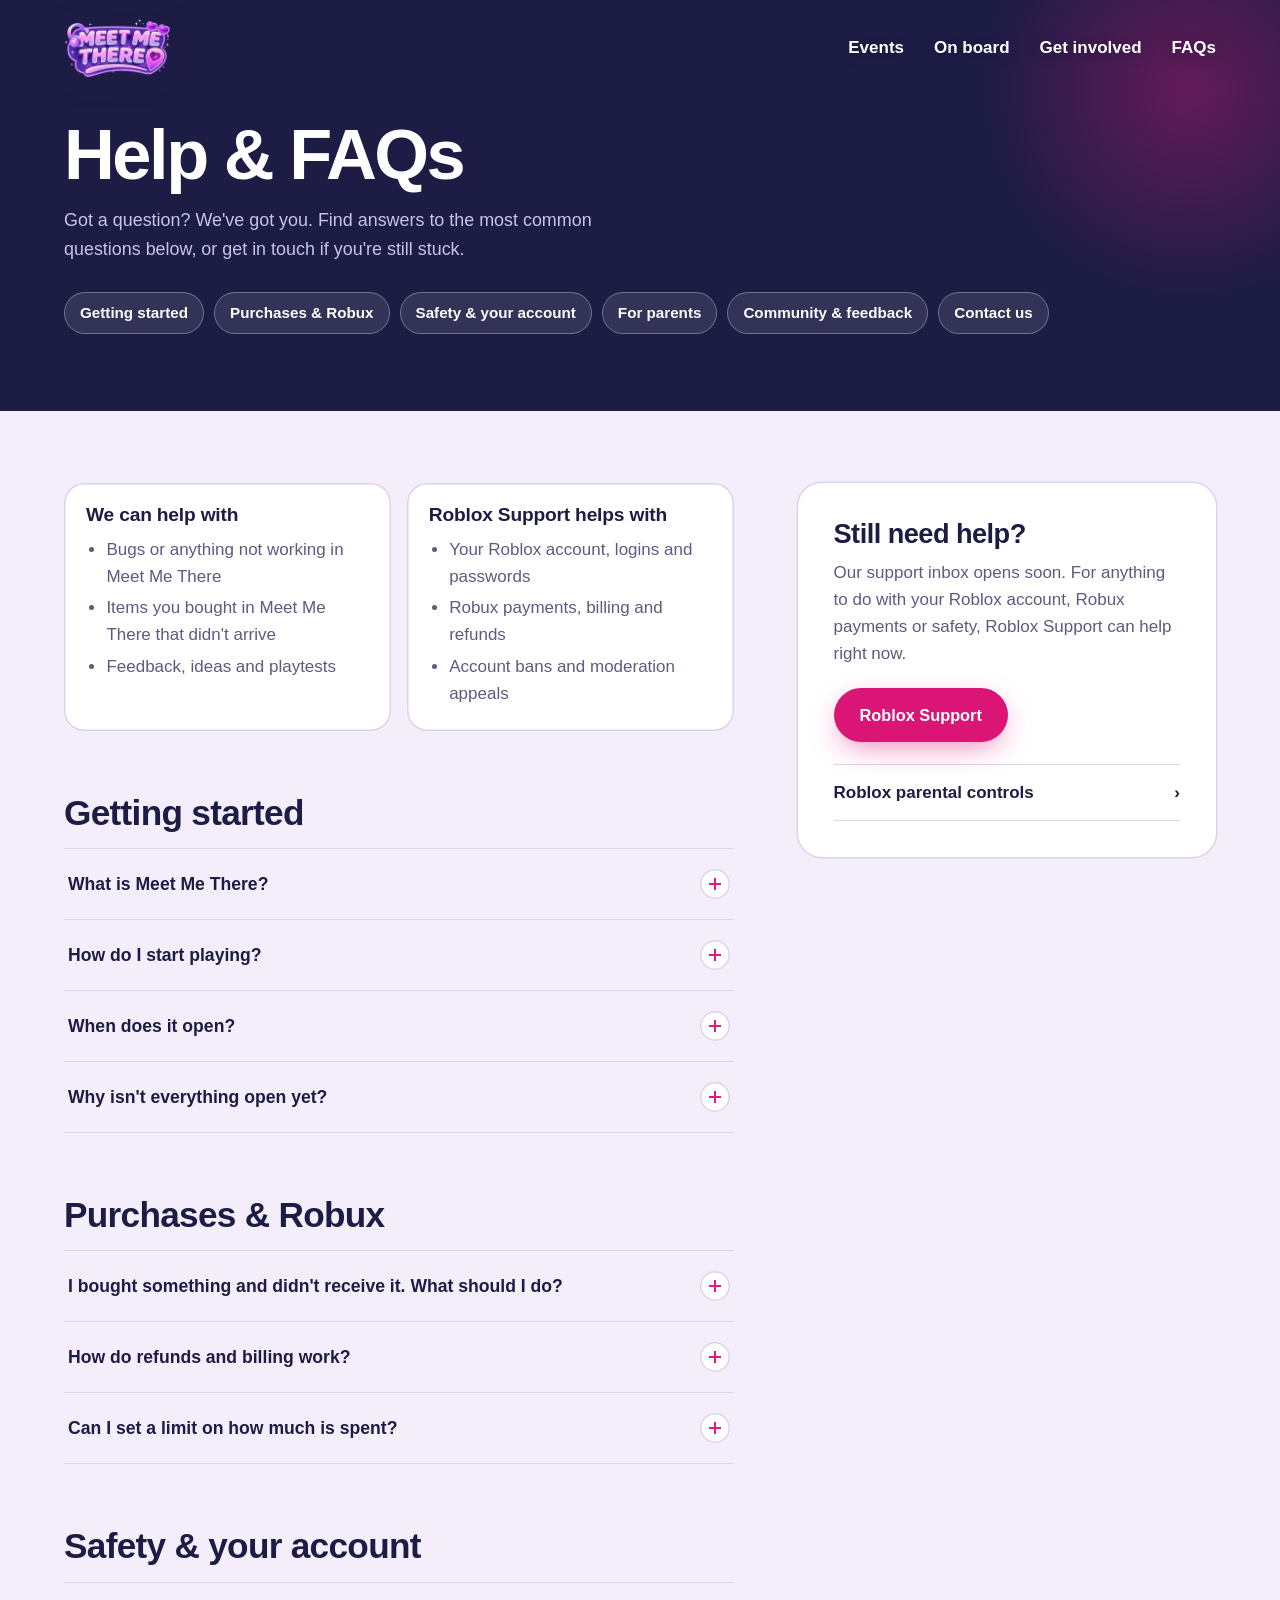
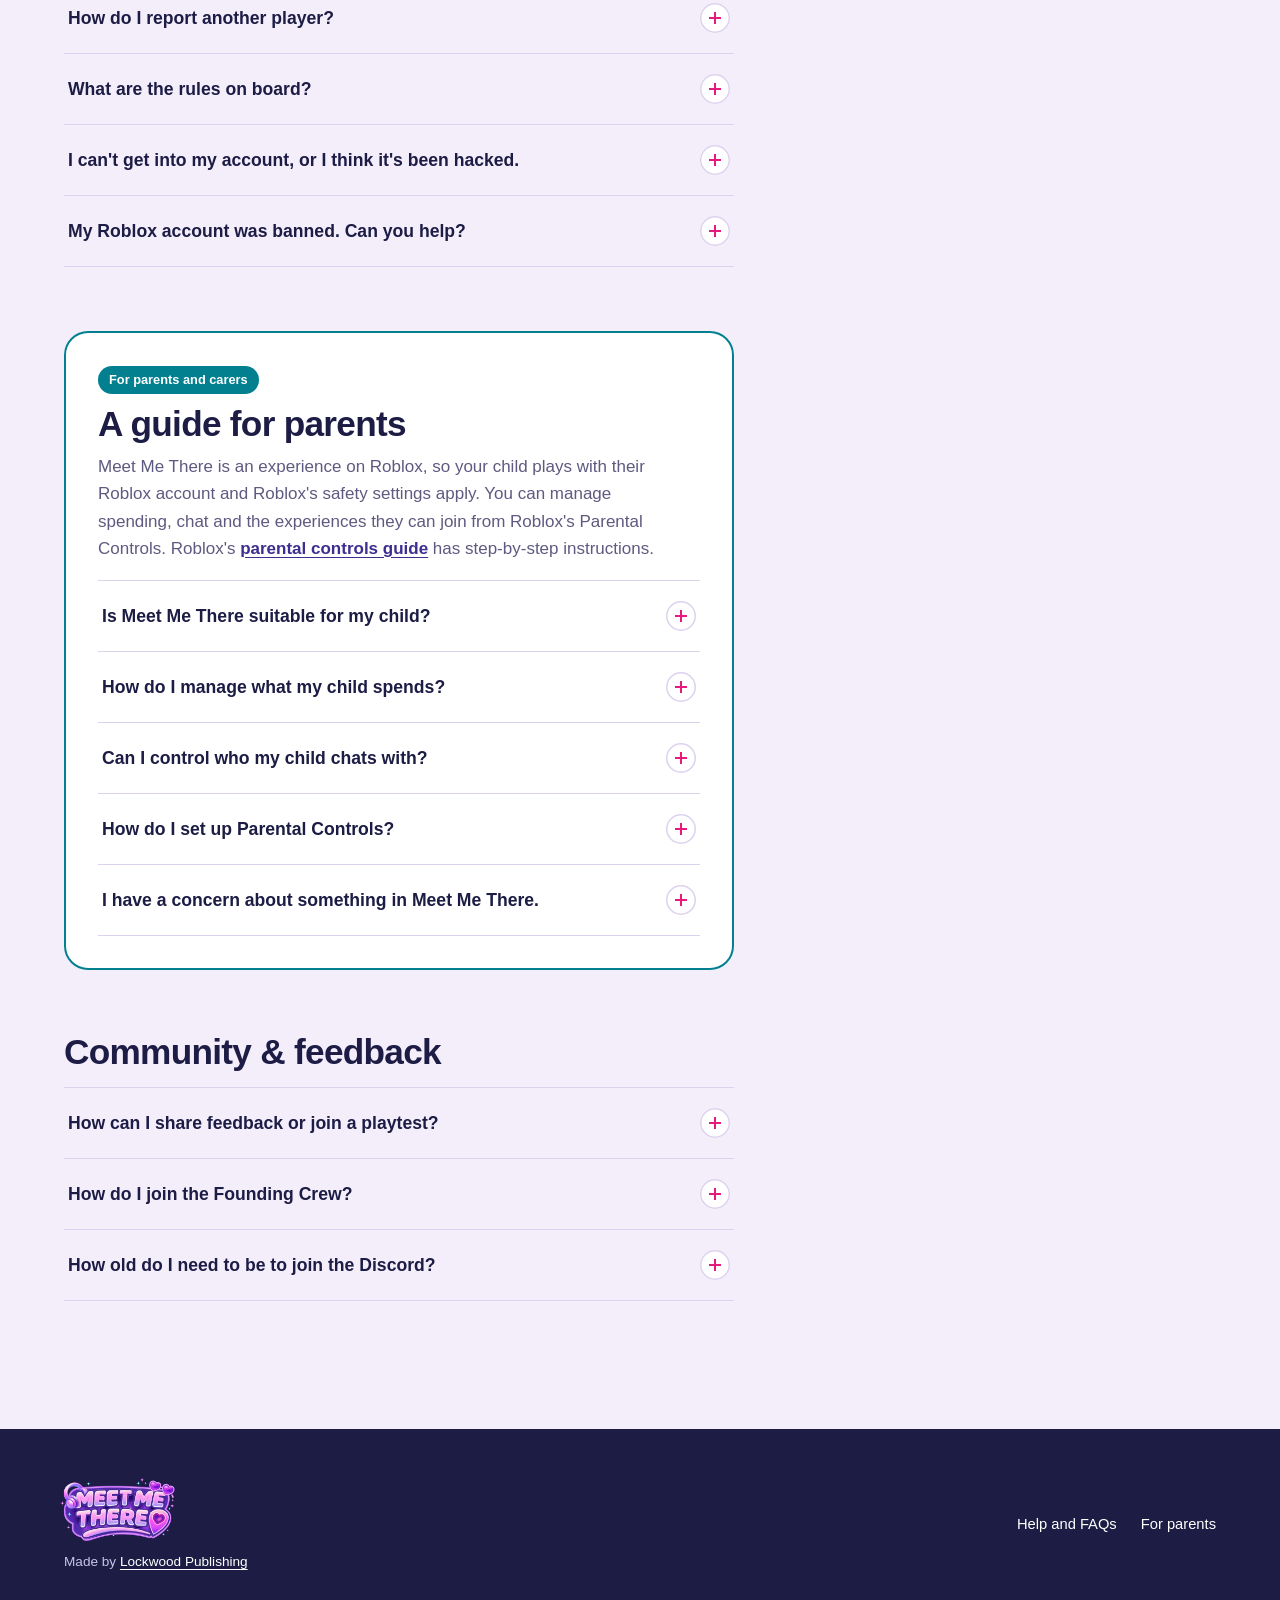
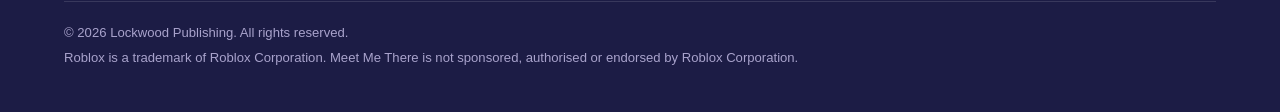
==== faq/index.html @ fb664dff "Add the reveal trailer and the Meet Me There logo Trailer: Vanessa's 22s RevealTrailer V2 replaces t" ====
<!DOCTYPE html>
<html lang="en">
<head>
<meta charset="utf-8">
<meta name="viewport" content="width=device-width, initial-scale=1, viewport-fit=cover">
<title>Help &amp; FAQs | Meet Me There</title>
<meta name="description" content="Answers to common questions about Meet Me There on Roblox: getting started, purchases and Robux, safety and reporting, and a guide for parents.">
<meta name="theme-color" content="#1C1C45">
<!-- Temporary host: keep search engines off this copy. EDIT: remove this line on the final domain. -->
<meta name="robots" content="noindex">
<!-- EDIT: og:url and og:image must be full URLs on whichever domain serves the site -->
<meta property="og:title" content="Help &amp; FAQs | Meet Me There">
<meta property="og:url" content="https://lkwd.github.io/meet-me-there/faq/">
<meta property="og:description" content="Answers to common questions about Meet Me There on Roblox.">
<meta property="og:type" content="website">
<meta property="og:image" content="https://lkwd.github.io/meet-me-there/assets/img/hero.jpg">
<meta name="twitter:card" content="summary_large_image">
<link rel="icon" href="data:image/svg+xml,<svg xmlns='http://www.w3.org/2000/svg' viewBox='0 0 64 64'><circle cx='32' cy='32' r='30' fill='%23E8197D'/><path d='M32 46s-14-8.4-14-18a8 8 0 0 1 14-5.3A8 8 0 0 1 46 28c0 9.6-14 18-14 18z' fill='%23fff'/></svg>">
<link rel="stylesheet" href="../assets/css/styles.css">
</head>
<body id="top">
<a class="skip" href="#main">Skip to content</a>

<header class="subhead">
  <nav class="nav" aria-label="Main">
    <a class="home" href="../"><img src="../assets/img/logo.webp" alt="Meet Me There home" width="433" height="240"></a>
    <ul>
      <li class="link"><a href="../#events">Events</a></li>
      <li class="link"><a href="../#aboard">On board</a></li>
      <li class="link"><a href="../#build">Get involved</a></li>
      <li class="keep"><a href="./" aria-current="page">FAQs</a></li>
      <li data-link="play" hidden><a class="btn btn-play" href="#">Play</a></li>
    </ul>
  </nav>
  <div class="inner">
    <h1>Help &amp; FAQs</h1>
    <p class="lede">Got a question? We've got you. Find answers to the most common questions below, or get in touch if you're still stuck.</p>
    <ul class="jump" aria-label="Jump to a topic">
      <li><a href="#getting-started">Getting started</a></li>
      <li><a href="#purchases">Purchases &amp; Robux</a></li>
      <li><a href="#safety">Safety &amp; your account</a></li>
      <li><a href="#parents">For parents</a></li>
      <li><a href="#community">Community &amp; feedback</a></li>
      <li><a href="#contact">Contact us</a></li>
    </ul>
  </div>
</header>

<main id="main">
  <div class="help faq-page">
    <div>
      <section class="scope" aria-label="Who can help with what">
        <div>
          <h2>We can help with</h2>
          <ul>
            <li>Bugs or anything not working in Meet Me There</li>
            <li>Items you bought in Meet Me There that didn't arrive</li>
            <li>Feedback, ideas and playtests</li>
          </ul>
        </div>
        <div>
          <h2>Roblox Support helps with</h2>
          <ul>
            <li>Your Roblox account, logins and passwords</li>
            <li>Robux payments, billing and refunds</li>
            <li>Account bans and moderation appeals</li>
          </ul>
        </div>
      </section>

      <!-- FAQ CONTENT START. EDIT: this is the draft set. Replace these groups with the final FAQs,
           or swap them for a help-centre embed. Keep each <details> id so existing links keep working. -->

      <section class="faq-group" id="getting-started" aria-labelledby="getting-started-h">
        <h2 id="getting-started-h">Getting started</h2>
        <div class="faq">
          <details id="what-is-meet-me-there">
            <summary>What is Meet Me There?<span class="pm" aria-hidden="true"></span></summary>
            <div class="a"><p>Meet Me There is a yacht-life roleplay experience on Roblox with fashion at its heart. Hang out with friends, battle on the dance floor, work a shift at the bar, explore the yacht and the island, and build your style and status as more of the yacht opens up.</p></div>
          </details>
          <details id="how-to-play">
            <summary>How do I start playing?<span class="pm" aria-hidden="true"></span></summary>
            <div class="a"><p>Meet Me There is played on Roblox, so all you need is a Roblox account. Tap Play on this site, or search for Meet Me There in the Roblox app.</p></div>
          </details>
          <details id="when-does-it-open">
            <summary>When does it open?<span class="pm" aria-hidden="true"></span></summary>
            <div class="a"><p>All aboard on 9 November 2026. Join our Discord or Roblox group to hear about playtests, news and events first.</p></div>
          </details>
          <details id="why-isnt-everything-open">
            <summary>Why isn't everything open yet?<span class="pm" aria-hidden="true"></span></summary>
            <div class="a"><p>On purpose. The yacht opens up over time, with new areas, experiences and events arriving regularly. Some of them will be shaped by player votes and feedback.</p></div>
          </details>
        </div>
      </section>

      <section class="faq-group" id="purchases" aria-labelledby="purchases-h">
        <h2 id="purchases-h">Purchases &amp; Robux</h2>
        <div class="faq">
          <details id="missing-purchase">
            <summary>I bought something and didn't receive it. What should I do?<span class="pm" aria-hidden="true"></span></summary>
            <div class="a"><p>First, rejoin the experience, as purchases sometimes take a moment to appear. If it's still missing, <a href="#contact">contact us</a> with your Roblox username, the item you bought and roughly when you bought it.</p></div>
          </details>
          <details id="refunds">
            <summary>How do refunds and billing work?<span class="pm" aria-hidden="true"></span></summary>
            <div class="a"><p>Purchases in Meet Me There are made with Robux, and Roblox handles all Robux payments and billing. If you have a question about a charge or want to ask about a refund, contact <a href="https://www.roblox.com/support">Roblox Support</a>.</p></div>
          </details>
          <details id="spending-limits">
            <summary>Can I set a limit on how much is spent?<span class="pm" aria-hidden="true"></span></summary>
            <div class="a"><p>Yes. Roblox's Parental Controls let a parent set a monthly spending limit and choose which purchase notifications they get. See <a href="#parent-spending">managing spending</a> in the For parents section.</p></div>
          </details>
        </div>
      </section>

      <section class="faq-group" id="safety" aria-labelledby="safety-h">
        <h2 id="safety-h">Safety &amp; your account</h2>
        <div class="faq">
          <details id="report-player">
            <summary>How do I report another player?<span class="pm" aria-hidden="true"></span></summary>
            <div class="a"><p>Use Roblox's built-in report tool: open the Roblox menu in the experience, select Report, and choose the player. You can also block players from the same menu.</p></div>
          </details>
          <details id="rules">
            <summary>What are the rules on board?<span class="pm" aria-hidden="true"></span></summary>
            <div class="a"><p>Everyone in Meet Me There follows the <a href="https://about.roblox.com/community-standards">Roblox Community Standards</a>. Be kind, respect other players' stories and outfits, and report anyone who makes the yacht a worse place to be.</p></div>
          </details>
          <details id="hacked-account">
            <summary>I can't get into my account, or I think it's been hacked.<span class="pm" aria-hidden="true"></span></summary>
            <div class="a"><p>Your account belongs to Roblox, so <a href="https://www.roblox.com/support">Roblox Support</a> is the right place to recover it. We can't access or change Roblox accounts. To protect your account, turn on 2-Step Verification in your Roblox security settings and never share your password, even with someone claiming to be staff.</p></div>
          </details>
          <details id="banned">
            <summary>My Roblox account was banned. Can you help?<span class="pm" aria-hidden="true"></span></summary>
            <div class="a"><p>Account bans and moderation decisions are made by Roblox, so appeals go through <a href="https://www.roblox.com/support">Roblox Support</a>.</p></div>
          </details>
        </div>
      </section>

      <section class="faq-group parents" id="parents" aria-labelledby="parents-h">
        <span class="eyebrow">For parents and carers</span>
        <h2 id="parents-h">A guide for parents</h2>
        <p>Meet Me There is an experience on Roblox, so your child plays with their Roblox account and Roblox's safety settings apply. You can manage spending, chat and the experiences they can join from Roblox's Parental Controls. Roblox's <a href="https://about.roblox.com/parental-controls">parental controls guide</a> has step-by-step instructions.</p>
        <div class="faq">
          <details id="parent-suitability">
            <summary>Is Meet Me There suitable for my child?<span class="pm" aria-hidden="true"></span></summary>
            <div class="a"><p>Every Roblox experience shows a content maturity label on its Roblox page. Check the label on Meet Me There's page, then use Parental Controls to set the maturity level your child can access, or to block specific experiences.</p></div>
          </details>
          <details id="parent-spending">
            <summary>How do I manage what my child spends?<span class="pm" aria-hidden="true"></span></summary>
            <div class="a"><p>In Roblox, go to Settings, then Parental Controls, and choose your child's account. Under spending restrictions you can set a monthly spending limit and choose which purchase notifications you get.</p></div>
          </details>
          <details id="parent-chat">
            <summary>Can I control who my child chats with?<span class="pm" aria-hidden="true"></span></summary>
            <div class="a"><p>Yes. In Parental Controls, the communication settings let you turn experience chat and direct chat on or off, and manage chat and voice chat with friends. You can also review your child's connections and block or report users.</p></div>
          </details>
          <details id="parent-link">
            <summary>How do I set up Parental Controls?<span class="pm" aria-hidden="true"></span></summary>
            <div class="a"><p>Link a parent account to your child's account: from your child's account, open Parental Controls and choose to add a parent, then follow the steps to verify your age. Once linked, you can manage their settings from your own account.</p></div>
          </details>
          <details id="parent-contact">
            <summary>I have a concern about something in Meet Me There.<span class="pm" aria-hidden="true"></span></summary>
            <div class="a"><p>Report anything that happens in the experience using Roblox's Report tool, which goes straight to Roblox's moderation team. If your concern is about Meet Me There itself, <a href="#contact">contact us</a>.</p></div>
          </details>
        </div>
      </section>

      <section class="faq-group" id="community" aria-labelledby="community-h">
        <h2 id="community-h">Community &amp; feedback</h2>
        <div class="faq">
          <details id="feedback">
            <summary>How can I share feedback or join a playtest?<span class="pm" aria-hidden="true"></span></summary>
            <div class="a"><p>Join our Discord, where we share playtests, run community votes and collect feedback. You can also <a href="#contact">contact us</a> at any time.</p></div>
          </details>
          <details id="founding-crew">
            <summary>How do I join the Founding Crew?<span class="pm" aria-hidden="true"></span></summary>
            <div class="a"><p>Join our Discord or Roblox group, where we'll share how to get involved. Spaces are limited.</p></div>
          </details>
          <details id="discord-age">
            <summary>How old do I need to be to join the Discord?<span class="pm" aria-hidden="true"></span></summary>
            <div class="a"><p>Discord requires members to be at least 13, or older in some countries. See <a href="https://discord.com/terms">Discord's Terms of Service</a>. If you're younger, you can follow news through our Roblox group instead.</p></div>
          </details>
        </div>
      </section>

      <!-- FAQ CONTENT END -->
    </div>

    <aside class="contact" id="contact" aria-labelledby="contact-h">
      <h2 class="h3" id="contact-h">Still need help?</h2>
      <div data-link="support" hidden>
        <p>Something not working? Get in touch with our support team. Include your Roblox username and a quick description of the issue so we can help.</p>
        <a class="btn btn-play" href="#">Email Support</a>
      </div>
      <div data-fallback="support">
        <p>Our support inbox opens soon. For anything to do with your Roblox account, Robux payments or safety, Roblox Support can help right now.</p>
        <a class="btn btn-play" href="https://www.roblox.com/support">Roblox Support</a>
      </div>
      <ul>
        <li data-link="discord" hidden><a href="#">Discord<span aria-hidden="true">›</span></a></li>
        <li data-link="group" hidden><a href="#">Roblox group<span aria-hidden="true">›</span></a></li>
        <li data-link="terms" hidden><a href="#">Terms of Service<span aria-hidden="true">›</span></a></li>
        <li data-link="privacy" hidden><a href="#">Privacy Policy<span aria-hidden="true">›</span></a></li>
        <li><a href="https://about.roblox.com/parental-controls">Roblox parental controls<span aria-hidden="true">›</span></a></li>
      </ul>
    </aside>
  </div>
</main>

<footer>
  <div class="foot">
    <div class="by"><a class="home" href="../"><img src="../assets/img/logo.webp" alt="Meet Me There home" width="433" height="240" loading="lazy"></a><span>Made by <a href="https://www.lockwood-publishing.com">Lockwood Publishing</a></span></div>
    <ul>
      <li><a href="./">Help and FAQs</a></li>
      <li><a href="#parents">For parents</a></li>
      <li data-link="terms" hidden><a href="#">Terms of Service</a></li>
      <li data-link="privacy" hidden><a href="#">Privacy Policy</a></li>
      <li data-link="support" hidden><a href="#">Contact us</a></li>
    </ul>
  </div>
  <div class="legal">
    <p>&copy; <span id="year">2026</span> Lockwood Publishing. All rights reserved.</p>
    <p>Roblox is a trademark of Roblox Corporation. Meet Me There is not sponsored, authorised or endorsed by Roblox Corporation.</p>
  </div>
</footer>

<script src="../assets/js/config.js" defer></script>
<script src="../assets/js/main.js" defer></script>
</body>
</html>
---- assets/css/styles.css ----
/* Meet Me There landing page styles */
:root{
  --navy:#1C1C45; --navy-2:#26265A; --magenta:#E8197D; --magenta-ink:#DA1576; --magenta-dk:#C4106A;
  --purple:#3D2E8F; --violet:#7B2FBE; --teal:#028090; --orange:#F26A1B;
  --lilac:#F4EEFB; --lilac-2:#E9DFF7; --ink:#1C1C45; --muted:#5E5A80; --line:#DCD2EE;
  --display:"Helvetica Neue",Helvetica,Arial,sans-serif;
  --body:"Helvetica Neue",Helvetica,Arial,sans-serif;
  --pad:clamp(20px,5vw,72px);
  color-scheme:light;
}
*,*::before,*::after{box-sizing:border-box}
html{scroll-behavior:smooth;scroll-padding-top:80px}
body{margin:0;background:var(--lilac);color:var(--ink);font-family:var(--body);font-size:1.0625rem;line-height:1.6;-webkit-font-smoothing:antialiased;padding-bottom:env(safe-area-inset-bottom,0px)}
img,video{max-width:100%;display:block}
a{color:inherit}
:focus-visible{outline:3px solid var(--magenta);outline-offset:3px;border-radius:8px}
[hidden]{display:none!important}
.sr-only{position:absolute;width:1px;height:1px;overflow:hidden;clip:rect(0 0 0 0);white-space:nowrap}
.skip{position:absolute;left:12px;top:-60px;z-index:50;background:#fff;color:var(--navy);padding:10px 16px;border-radius:10px;font-weight:700}
.skip:focus{top:calc(12px + env(safe-area-inset-top,0px))}
h2{font-family:var(--display);font-weight:700;letter-spacing:-.03em;line-height:1;font-size:clamp(2.2rem,5vw,3.8rem);margin:0}
.lede{font-size:clamp(1.05rem,1.4vw,1.2rem);color:var(--muted);max-width:56ch;margin:16px 0 0}

/* Buttons */
.btn{display:inline-flex;align-items:center;gap:10px;font-weight:700;font-size:1.02rem;text-decoration:none;border-radius:999px;padding:14px 26px;border:0;cursor:pointer;transition:transform .15s ease, background-color .15s ease}
.btn:hover{transform:translateY(-1px)}
.btn-play{background:var(--magenta-ink);color:#fff;box-shadow:0 10px 30px -8px rgba(232,25,125,.6)}
.btn-play:hover{background:var(--magenta-dk)}
.btn-play svg{width:18px;height:18px}
.btn-ghost{background:rgba(255,255,255,.18);color:#fff;box-shadow:inset 0 0 0 1.5px rgba(255,255,255,.7);backdrop-filter:blur(8px);-webkit-backdrop-filter:blur(8px)}
.btn-ghost:hover{background:rgba(255,255,255,.28)}
.btn-soon{background:rgba(255,255,255,.12);color:#fff;box-shadow:inset 0 0 0 1.5px rgba(232,25,125,.8);cursor:default}
.btn-soon:hover{transform:none}
.btn-line{background:#fff;color:var(--navy);box-shadow:inset 0 0 0 1.5px var(--line)}
.btn-line:hover{box-shadow:inset 0 0 0 1.5px var(--violet)}

/* Nav */
.nav{position:absolute;top:0;left:0;right:0;z-index:10;display:flex;align-items:center;justify-content:space-between;gap:16px;padding:calc(18px + env(safe-area-inset-top,0px)) var(--pad) 18px}
.nav .home{font-family:var(--display);font-weight:700;font-size:1.25rem;letter-spacing:-.02em;color:#fff;text-decoration:none;text-shadow:0 2px 14px rgba(28,28,69,.35)}
.nav .home img{display:block;height:clamp(46px,4.6vw,64px);width:auto;filter:drop-shadow(0 4px 14px rgba(28,28,69,.35))}
.nav ul{list-style:none;margin:0;padding:0;display:flex;align-items:center;gap:clamp(12px,2.4vw,30px)}
.nav ul a{color:#fff;text-decoration:none;font-weight:600;text-shadow:0 2px 12px rgba(28,28,69,.4)}
.nav ul a:hover{text-decoration:underline;text-underline-offset:5px;text-decoration-thickness:2px}
.nav .btn{padding:10px 18px;font-size:.95rem;text-shadow:none}

/* Hero: the game's own logo art is the headline */
.hero{position:relative;overflow:hidden;color:#fff;background:var(--navy)}
.hero picture{position:relative;display:block;aspect-ratio:21/9;max-height:72svh;width:100%}
.hero picture img{position:absolute;inset:0;width:100%;height:100%;object-fit:cover;object-position:50% 46%}
.hero picture::after{content:"";position:absolute;inset:auto 0 0 0;height:48%;background:linear-gradient(to bottom,rgba(28,28,69,0),rgba(28,28,69,.7) 60%,var(--navy))}
.hero-inner{position:relative;z-index:3;margin-top:clamp(-120px,-7vw,-48px);padding:0 var(--pad) clamp(56px,7vw,96px);display:flex;flex-direction:column;align-items:center;text-align:center}
.hero h1{font-family:var(--display);font-weight:700;font-size:clamp(2.3rem,5.4vw,4.6rem);letter-spacing:-.035em;line-height:1;margin:0;max-width:16ch;text-wrap:balance}
.hero-copy{margin:18px 0 0;max-width:58ch;color:#DCD5F5;font-size:clamp(1.02rem,1.3vw,1.18rem)}
.hero-copy p{margin:0 0 8px}
.hero-copy p:first-child{color:#fff;font-weight:600}
.hero-actions{display:flex;flex-wrap:wrap;gap:12px;justify-content:center;margin-top:26px}
.hero-row{display:flex;align-items:center;justify-content:center;gap:16px;margin-top:28px;flex-wrap:wrap}
.down{display:inline-flex;align-items:center;gap:12px;color:#fff;text-decoration:none;font-weight:600}
.down i{width:52px;height:52px;border-radius:50%;display:grid;place-items:center;box-shadow:inset 0 0 0 1.5px rgba(255,255,255,.6);transition:transform .2s,background-color .2s}
.down svg{width:20px;height:20px}
.down:hover i{background:rgba(255,255,255,.12);transform:translateY(3px)}
.launch{margin:22px 0 0;font-weight:600;color:#EDE6FA;display:flex;align-items:center;gap:10px}
.launch i{width:9px;height:9px;border-radius:50%;background:var(--magenta);box-shadow:0 0 0 4px rgba(232,25,125,.3)}

/* Trailer */
.trailer{position:relative;background:var(--navy);color:#fff;padding:clamp(64px,9vw,120px) var(--pad);overflow:hidden}
.trailer-head{max-width:1200px;margin:0 auto 32px}
.trailer-head .lede{color:#C9C3E8;margin:16px 0 0;max-width:58ch}
.frame{position:relative;max-width:1200px;margin:0 auto;border-radius:24px;overflow:hidden;background:#000;box-shadow:0 40px 100px -30px rgba(232,25,125,.55),0 0 0 1px rgba(255,255,255,.1)}
.frame video{width:100%;aspect-ratio:16/9;object-fit:cover}
.frame button.cover{position:absolute;inset:0;display:grid;place-items:center;border:0;padding:0;cursor:pointer;background:transparent}
.frame button.cover img{position:absolute;inset:0;width:100%;height:100%;object-fit:cover}
/* EDIT: top offsets the play button below the logo in the current poster (assets/video/trailer-poster.webp); set 0 to centre it */
.frame button.cover span{position:relative;top:14%;width:clamp(68px,9vw,96px);height:clamp(68px,9vw,96px);border-radius:50%;background:var(--magenta);display:grid;place-items:center;box-shadow:0 0 0 12px rgba(232,25,125,.25);transition:transform .2s}
.frame button.cover:hover span{transform:scale(1.06)}
.frame button.cover svg{width:34%;height:34%;margin-left:6%;fill:#fff}

.section{padding:clamp(72px,10vw,140px) var(--pad)}
.inner{max-width:1320px;margin:0 auto}
.pill{display:inline-flex;align-items:center;gap:7px;font-size:.8rem;font-weight:700;padding:4px 11px;border-radius:999px;background:#fff;color:var(--teal);box-shadow:inset 0 0 0 1.5px currentColor}
.pill::before{content:"";width:7px;height:7px;border-radius:50%;background:currentColor}
.pill.soon{color:var(--magenta-ink)}

/* Live events */
.ev-grid{display:grid;grid-template-columns:repeat(3,minmax(0,1fr));gap:18px;margin-top:clamp(36px,5vw,56px)}
.ev{position:relative;display:flex;flex-direction:column;min-height:300px;padding:22px 22px 24px;border-radius:24px;color:#fff;text-decoration:none;overflow:hidden;background:linear-gradient(160deg,var(--a),var(--b));box-shadow:0 24px 50px -28px rgba(28,28,69,.6);transition:transform .2s}
.ev::after{content:"";position:absolute;right:-60px;top:-60px;width:200px;height:200px;border-radius:50%;background:rgba(255,255,255,.1)}
.ev-when{align-self:flex-start;font-size:.8rem;font-weight:700;padding:4px 11px;border-radius:999px;background:rgba(255,255,255,.18);box-shadow:inset 0 0 0 1px rgba(255,255,255,.35)}
.ev-ic{width:64px;height:64px;margin:auto 0 18px;opacity:.95}
.ev h3{font-family:var(--display);font-weight:700;font-size:1.6rem;letter-spacing:-.02em;margin:0;line-height:1.1}
.ev p{margin:8px 0 0;color:rgba(255,255,255,.85);font-size:.97rem}
.ev-vote{background:#fff;color:var(--ink);box-shadow:inset 0 0 0 2px var(--line);}
.ev-vote::after{display:none}
.ev-vote .ev-when{background:var(--lilac);box-shadow:inset 0 0 0 1px var(--line);color:var(--purple)}
.ev-vote .ev-ic{color:var(--magenta)}
.ev-vote p{color:var(--muted)}
.ev-vote .arrow{display:block;margin-top:10px;font-weight:700;color:var(--magenta-ink)}
.ev-vote .arrow::after{content:" →"}
.ev-vote:hover{transform:translateY(-3px);box-shadow:inset 0 0 0 2px var(--magenta)}

/* Life aboard */
.aboard-wrap{background:#fff}
.head-row{max-width:1000px}
.head-row .lede{margin:16px 0 0;max-width:60ch}
.acts{display:grid;grid-template-columns:repeat(6,minmax(0,1fr));gap:20px;margin-top:clamp(36px,5vw,56px)}
.act{grid-column:span 2;display:flex;flex-direction:column;border-radius:22px;overflow:hidden;background:var(--lilac)}
.act.feature{grid-column:span 3}
.act .ph{position:relative;aspect-ratio:16/10;overflow:hidden;background:var(--lilac-2)}
.act.feature .ph{aspect-ratio:16/9}
.act .ph img{position:absolute;inset:0;width:100%;height:100%;object-fit:cover}
.act .ph .pill{position:absolute;left:14px;top:14px}
.act .body{padding:18px 20px 22px}
.act h3{font-family:var(--display);font-weight:700;font-size:1.45rem;letter-spacing:-.02em;margin:0;line-height:1.1}
.act.feature h3{font-size:clamp(1.8rem,3vw,2.4rem)}
.act p{margin:8px 0 0;color:var(--muted);font-size:.98rem}

/* Journey strip: a real sequence, so it is numbered */
.journey{list-style:none;margin:clamp(36px,5vw,56px) 0 0;padding:0;display:grid;grid-template-columns:repeat(4,minmax(0,1fr));gap:20px;counter-reset:j}
.journey li{position:relative}
.journey .shot{border-radius:20px;overflow:hidden;aspect-ratio:4/5;background:var(--lilac-2)}
/* EDIT: crop focus per card via style="--pos:x% y%"; --pos-m overrides it on phones, where the card is 16:10 */
.journey .shot img{width:100%;height:100%;object-fit:cover;object-position:var(--pos,50% 50%)}
.journey .num{position:absolute;left:14px;top:14px;width:44px;height:44px;font-size:1rem;border-radius:50%;display:grid;place-items:center;background:var(--c);color:#fff;font-family:var(--display);font-weight:700;box-shadow:0 6px 18px -6px rgba(28,28,69,.6)}
.journey h3{font-family:var(--display);font-weight:700;font-size:1.5rem;letter-spacing:-.02em;margin:16px 0 0}
.journey p{margin:6px 0 0;color:var(--muted);font-size:.97rem}

/* The yacht keeps opening up */
.opening{position:relative;background:var(--navy);color:#fff;overflow:hidden}
.opening .lede{color:#C9C3E8}
.open-grid{display:grid;grid-template-columns:minmax(0,1.35fr) minmax(0,1fr);gap:clamp(28px,4vw,56px);margin-top:clamp(36px,5vw,56px);align-items:stretch}
.rhythm{list-style:none;margin:0;padding:0;display:grid;grid-template-columns:repeat(3,minmax(0,1fr));gap:14px;counter-reset:r}
.rhythm li{counter-increment:r;position:relative;padding:18px 18px 20px;border-radius:18px;background:var(--navy-2);box-shadow:inset 0 0 0 1px rgba(255,255,255,.08)}
.rhythm li::before{content:counter(r);display:inline-grid;place-items:center;width:30px;height:30px;border-radius:50%;background:var(--c);font-weight:700;font-size:.9rem;font-family:var(--display)}
.rhythm b{display:block;margin-top:12px;font-size:1.05rem}
.rhythm span{display:block;color:#B9B3DC;font-size:.9rem;margin-top:3px}
.teaser{position:relative;border-radius:22px;overflow:hidden;min-height:300px;display:flex;align-items:flex-end;background:#2b2160}
.teaser img{position:absolute;inset:0;width:100%;height:100%;object-fit:cover;opacity:.8}
.teaser::after{content:"";position:absolute;inset:0;background:linear-gradient(to top,rgba(28,28,69,.92),rgba(28,28,69,.15))}
.teaser .lock{position:absolute;left:50%;top:38%;transform:translate(-50%,-50%);z-index:1;width:72px;height:72px;border-radius:50%;display:grid;place-items:center;background:rgba(255,255,255,.14);backdrop-filter:blur(6px);-webkit-backdrop-filter:blur(6px);box-shadow:inset 0 0 0 1.5px rgba(255,255,255,.5)}
.teaser .lock svg{width:28px;height:28px}
.teaser .cap{position:relative;z-index:1;padding:22px 24px}
.teaser .cap b{display:block;font-family:var(--display);font-size:1.5rem;font-weight:700;letter-spacing:-.02em;line-height:1.1}
.teaser .cap span{display:block;color:#D8D2F2;margin-top:6px}

/* Help us build it */
.build-grid{display:grid;grid-template-columns:minmax(0,1.2fr) minmax(0,1fr);gap:clamp(28px,4vw,56px);margin-top:clamp(36px,5vw,56px);align-items:start}
.votes{display:grid;gap:12px}
.vote{display:flex;align-items:center;gap:16px;padding:16px 18px;border-radius:18px;background:#fff;box-shadow:inset 0 0 0 1.5px var(--line)}
.vote .ic{flex:none;width:44px;height:44px;border-radius:14px;display:grid;place-items:center;background:var(--c);color:#fff}
.vote .ic svg{width:22px;height:22px}
.vote b{display:block;font-weight:700;font-size:1.05rem}
.vote small{display:block;color:var(--muted);font-size:.93rem;margin-top:2px}
.ways{list-style:none;padding:0;display:flex;flex-wrap:wrap;gap:8px;margin:20px 0 0}
.ways li{padding:8px 14px;border-radius:999px;background:var(--lilac-2);font-weight:600;font-size:.92rem}
.closing{margin:26px 0 0;padding:18px 20px;border-radius:16px;background:#fff;box-shadow:inset 0 0 0 1.5px var(--line);border-left:4px solid var(--magenta);font-weight:600}
.crewcard{position:relative;border-radius:28px;overflow:hidden;background:linear-gradient(140deg,var(--purple),var(--violet) 55%,var(--magenta));color:#fff;padding:clamp(26px,3vw,38px)}
.crewcard h3{font-family:var(--display);font-weight:700;font-size:clamp(1.8rem,3vw,2.4rem);letter-spacing:-.03em;line-height:1;margin:0}
.crewcard p{margin:12px 0 0;color:#F1E9FF}
.crewcard ul{list-style:none;margin:20px 0 0;padding:0;display:grid;gap:10px}
.crewcard li{display:flex;gap:12px;align-items:flex-start;font-weight:600}
.crewcard li svg{flex:none;width:22px;height:22px;margin-top:1px}
.crewcard .hero-actions{justify-content:flex-start;margin-top:26px}
.crewcard small{display:block;margin-top:16px;color:#E7DBFF;font-size:.85rem}

/* Help */
.help{padding:clamp(40px,6vw,96px) var(--pad) clamp(72px,10vw,140px);max-width:calc(1320px + 2 * var(--pad));margin:0 auto;display:grid;grid-template-columns:minmax(0,1.6fr) minmax(0,1fr);gap:clamp(32px,5vw,72px);align-items:start}
.faq{margin-top:32px;border-top:1.5px solid var(--line)}
.faq details{border-bottom:1.5px solid var(--line)}
.faq summary{list-style:none;cursor:pointer;display:flex;justify-content:space-between;align-items:center;gap:20px;padding:20px 4px;font-weight:700;font-size:1.1rem}
.faq summary::-webkit-details-marker{display:none}
.faq summary .pm{flex:none;width:30px;height:30px;border-radius:50%;background:#fff;box-shadow:inset 0 0 0 1.5px var(--line);position:relative}
.faq summary .pm::before,.faq summary .pm::after{content:"";position:absolute;left:50%;top:50%;width:12px;height:2px;background:var(--magenta);transform:translate(-50%,-50%);transition:transform .2s}
.faq summary .pm::after{transform:translate(-50%,-50%) rotate(90deg)}
.faq details[open] summary .pm::after{transform:translate(-50%,-50%) rotate(0deg)}
.faq details[open] summary{color:var(--purple)}
.faq .a{padding:0 4px 22px;color:var(--muted);max-width:62ch}
.faq .a p{margin:0 0 10px}
.contact{position:sticky;top:24px;background:#fff;border-radius:24px;padding:clamp(24px,3vw,36px);box-shadow:0 0 0 1.5px var(--line)}
.contact h3,.contact .h3{font-family:var(--display);font-weight:700;font-size:1.7rem;letter-spacing:-.02em;margin:0;line-height:1.1}
.contact p{color:var(--muted);margin:10px 0 0}
.contact .btn{margin-top:20px}
.contact .mail{display:inline-block;margin-top:18px;font-weight:700;font-size:1.1rem;color:var(--magenta);text-decoration-thickness:2px;text-underline-offset:4px;word-break:break-all}
.contact ul{list-style:none;padding:0;margin:22px 0 0;border-top:1.5px solid var(--line)}
.contact li a{display:flex;justify-content:space-between;padding:14px 0;border-bottom:1.5px solid var(--line);font-weight:600;text-decoration:none}
.contact li a:hover{color:var(--magenta-ink)}

.faq-links{list-style:none;margin:28px 0 28px;padding:0;border-top:1.5px solid var(--line)}
.faq-links a{display:flex;justify-content:space-between;gap:20px;padding:18px 4px;border-bottom:1.5px solid var(--line);font-weight:700;font-size:1.08rem;text-decoration:none}
.faq-links a::after{content:"→";color:var(--magenta-ink)}
.faq-links a:hover{color:var(--purple)}
.faq .a a{color:var(--purple);font-weight:600;text-underline-offset:3px}
.faq .a ul{margin:0 0 10px;padding-left:1.2em}
.faq .a li{margin:0 0 6px}

/* Help & FAQs page */
.subhead{position:relative;background:var(--navy);color:#fff;padding:calc(120px + env(safe-area-inset-top,0px)) var(--pad) clamp(48px,6vw,80px);overflow:hidden}
.subhead::after{content:"";position:absolute;right:-120px;top:-120px;width:420px;height:420px;border-radius:50%;background:radial-gradient(closest-side,rgba(232,25,125,.35),rgba(232,25,125,0))}
.subhead .inner{position:relative;z-index:1}
.subhead h1{font-family:var(--display);font-weight:700;font-size:clamp(2.4rem,6vw,4.4rem);letter-spacing:-.035em;line-height:1;margin:0}
.subhead .lede{color:#C9C3E8}
.jump{list-style:none;margin:28px 0 0;padding:0;display:flex;flex-wrap:wrap;gap:10px}
.jump a{display:inline-block;padding:9px 16px;border-radius:999px;background:rgba(255,255,255,.1);box-shadow:inset 0 0 0 1px rgba(255,255,255,.3);color:#fff;font-weight:600;font-size:.95rem;text-decoration:none}
.jump a:hover{background:rgba(255,255,255,.2)}
.scope{display:grid;grid-template-columns:repeat(2,minmax(0,1fr));gap:16px;margin:0 0 clamp(40px,5vw,64px)}
.scope div{padding:20px 22px;border-radius:20px;background:#fff;box-shadow:inset 0 0 0 1.5px var(--line)}
.scope h2{font-size:1.2rem;letter-spacing:-.01em;line-height:1.2}
.scope ul{margin:10px 0 0;padding-left:1.2em;color:var(--muted)}
.scope li{margin:0 0 4px}
.faq-page{padding-top:clamp(40px,6vw,72px)}
.faq-group{scroll-margin-top:24px}
.faq-group + .faq-group{margin-top:clamp(40px,5vw,64px)}
.faq-group h2{font-size:clamp(1.6rem,3vw,2.2rem);letter-spacing:-.02em}
.faq-group .faq{margin-top:18px}
.parents{padding:clamp(22px,3vw,34px);border-radius:24px;background:#fff;box-shadow:inset 0 0 0 2px var(--teal)}
.parents .eyebrow{display:inline-block;font-size:.8rem;font-weight:700;padding:4px 11px;border-radius:999px;background:var(--teal);color:#fff;margin-bottom:12px}
.parents > p{color:var(--muted);margin:12px 0 0;max-width:62ch}
.parents > p a{color:var(--purple);font-weight:600;text-underline-offset:3px}
.parents .faq{border-top-color:var(--line)}

/* Footer */
footer{background:var(--navy);color:#C9C3E8;padding:48px var(--pad) calc(40px + env(safe-area-inset-bottom,0px));font-size:.92rem}
.foot{max-width:1320px;margin:0 auto;display:flex;flex-wrap:wrap;justify-content:space-between;gap:20px 40px;align-items:center}
.foot .by{display:flex;flex-direction:column;gap:2px}
.foot .by .home img{display:block;height:64px;width:auto;margin:0 0 8px -4px}
.foot .by span{font-size:.85rem}
.foot .by span a{text-decoration:underline;text-underline-offset:3px}
.foot .home{font-family:var(--display);font-weight:700;color:#fff;font-size:1.3rem;text-decoration:none}
.foot ul{list-style:none;margin:0;padding:0;display:flex;flex-wrap:wrap;gap:8px 24px}
.foot a{color:#fff;text-decoration:none}
.foot a:hover{text-decoration:underline}
.legal{max-width:1320px;margin:28px auto 0;padding-top:20px;border-top:1px solid rgba(255,255,255,.12);font-size:.82rem;color:#A9A3CC}
.legal p{margin:0 0 4px}
.legal a{color:#fff;text-decoration:underline;text-underline-offset:3px}

@media (max-width:1080px){
  .hero picture{aspect-ratio:16/10}
  .acts{grid-template-columns:repeat(2,minmax(0,1fr))}
  .act{grid-column:span 1}
  .act.feature{grid-column:span 2}
  .journey{grid-template-columns:repeat(2,minmax(0,1fr))}
  .open-grid,.build-grid{grid-template-columns:1fr}
}
@media (max-width:900px){
  .help{grid-template-columns:1fr}
  .scope{grid-template-columns:1fr}
  .contact{position:static}
}
@media (max-width:640px){
  .nav ul li.link{display:none}
  .nav ul{gap:16px}
  .hero picture{aspect-ratio:1/1;max-height:none}
  .hero-inner{margin-top:-40px;padding-bottom:52px}
  .hero-actions .btn{flex:1 1 100%;justify-content:center}
  .acts{grid-template-columns:1fr}
  .act.feature{grid-column:span 1}
  .journey{grid-template-columns:1fr}
  .journey .shot{aspect-ratio:16/10}
  .journey .shot img{object-position:var(--pos-m,var(--pos,50% 50%))}
  .frame button.cover span{top:22%;width:56px;height:56px;box-shadow:0 0 0 8px rgba(232,25,125,.25)}
  .rhythm{grid-template-columns:1fr 1fr}
  .ev-grid{grid-template-columns:1fr}
  .ev{min-height:230px}
}
@media (prefers-reduced-motion:reduce){html{scroll-behavior:auto}*{transition:none!important}}
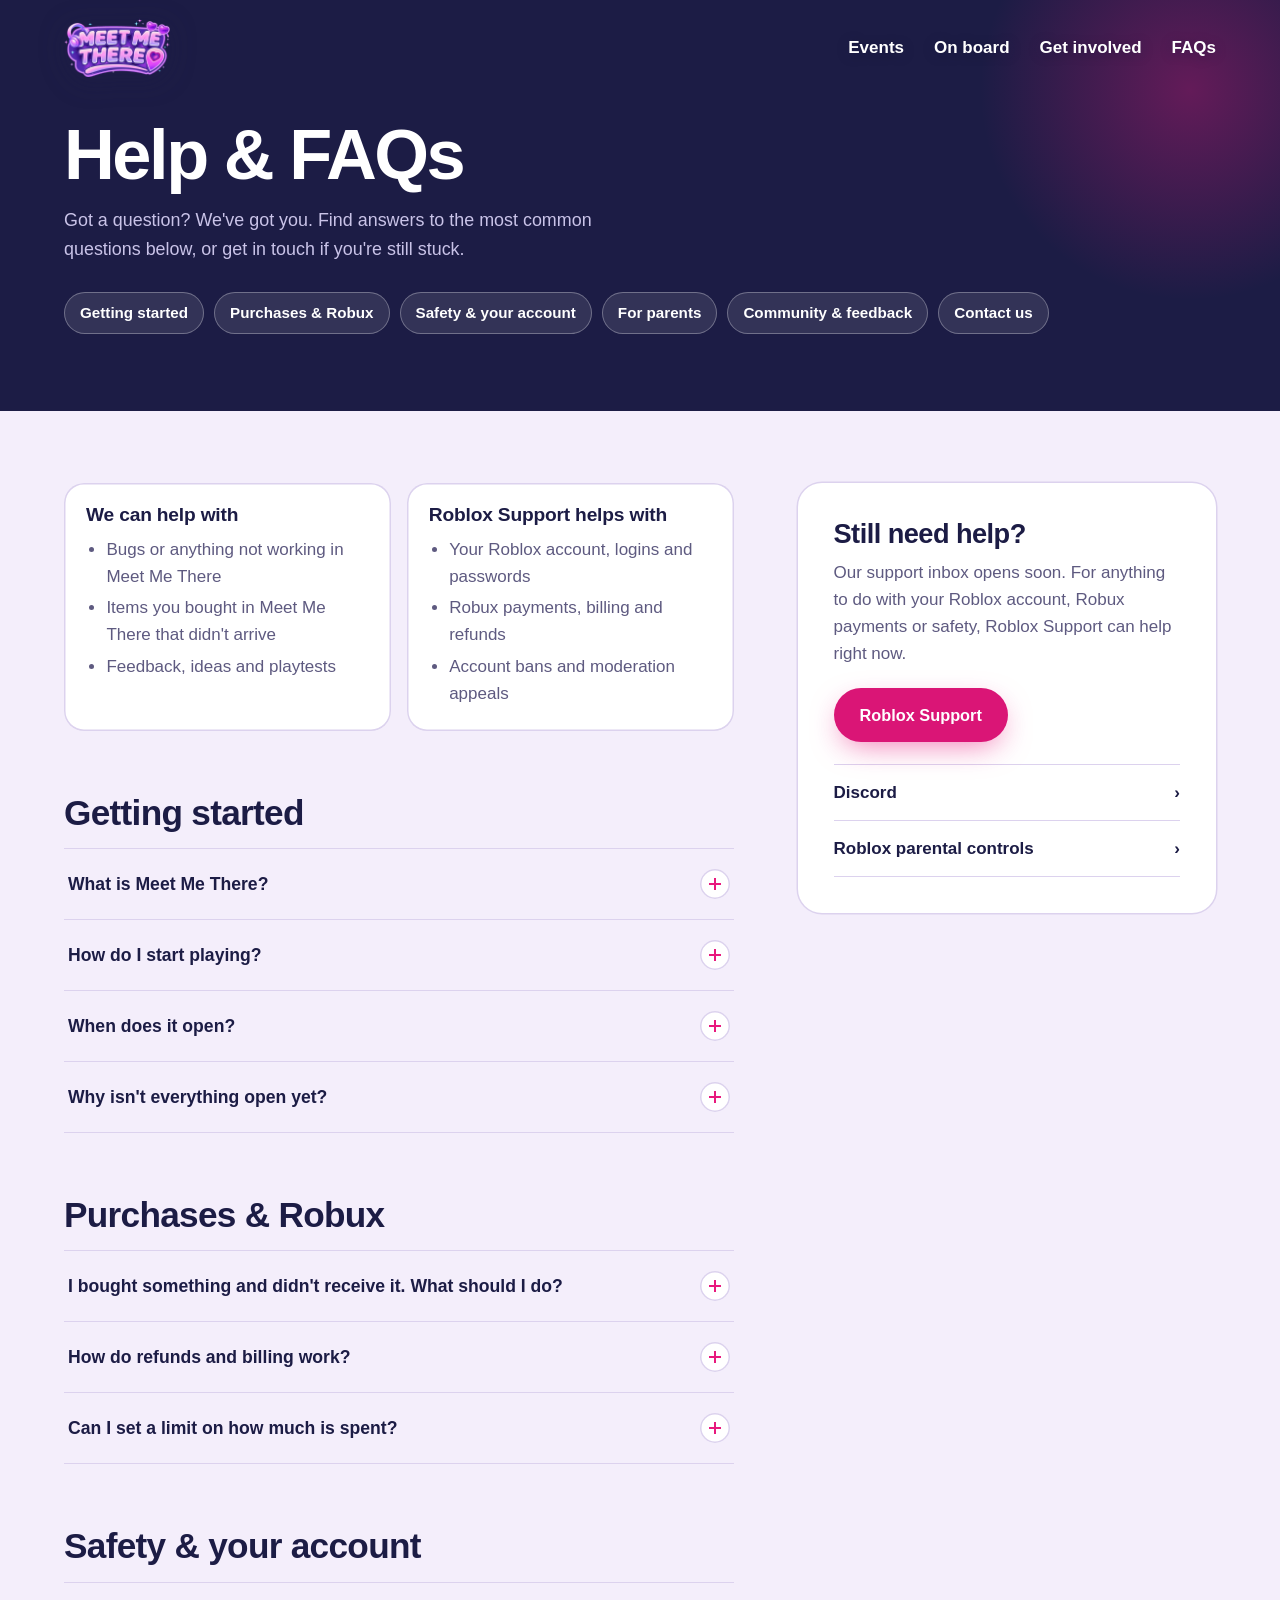
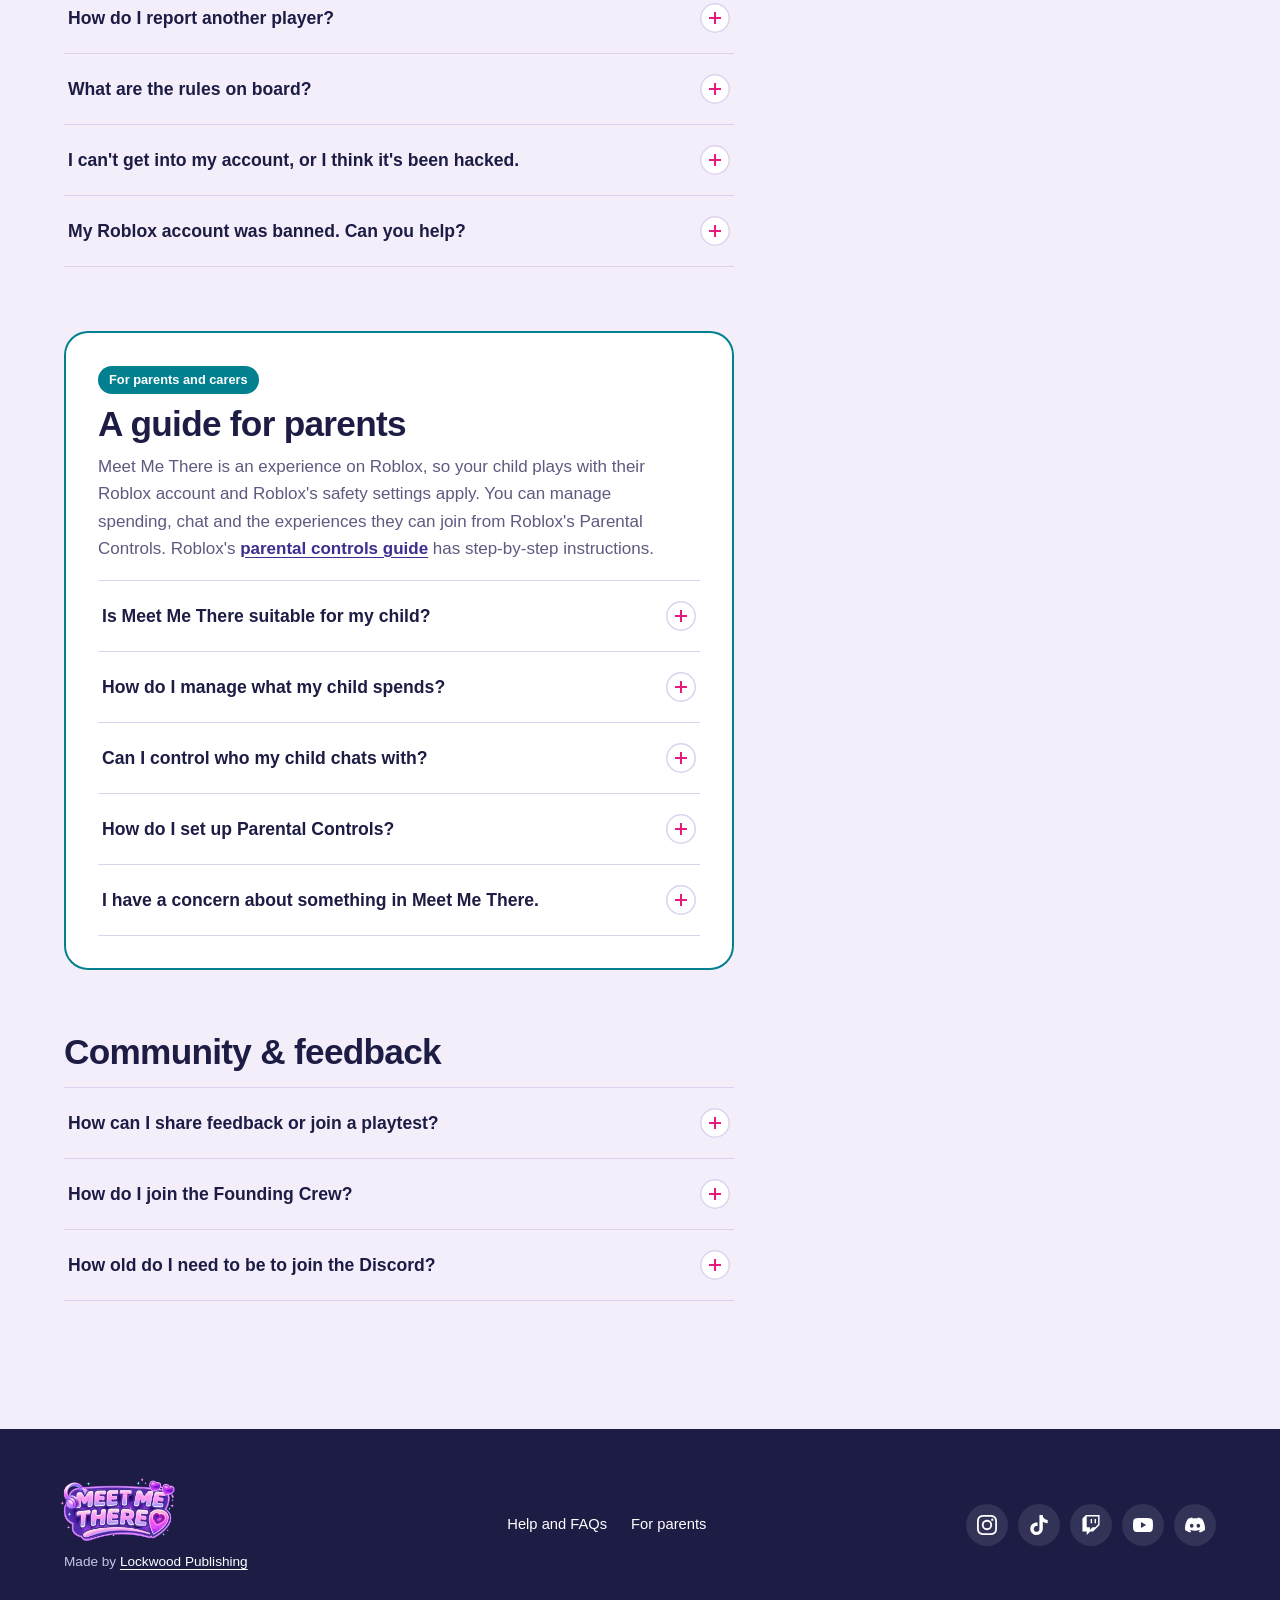
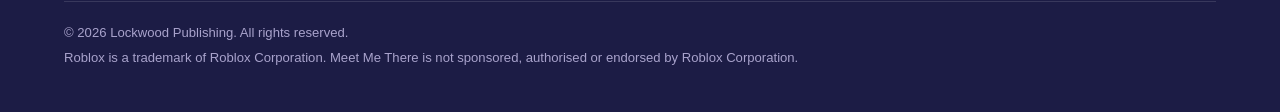
==== commit 40fd9aea: "Add social links to the footer and test a new Explore image - Footer (home and FAQ): Instagram, TikT" ====
--- a/faq/index.html
+++ b/faq/index.html
@@ -213,6 +213,14 @@
       <li data-link="privacy" hidden><a href="#">Privacy Policy</a></li>
       <li data-link="support" hidden><a href="#">Contact us</a></li>
     </ul>
+    <!-- Social links. Icons from Simple Icons (CC0). -->
+    <ul class="social" aria-label="Meet Me There on social media">
+      <li><a href="https://www.instagram.com/gomeetmethere/" target="_blank" rel="noopener" aria-label="Instagram"><svg viewBox="0 0 24 24" aria-hidden="true" focusable="false"><path d="M7.0301.084c-1.2768.0602-2.1487.264-2.911.5634-.7888.3075-1.4575.72-2.1228 1.3877-.6652.6677-1.075 1.3368-1.3802 2.127-.2954.7638-.4956 1.6365-.552 2.914-.0564 1.2775-.0689 1.6882-.0626 4.947.0062 3.2586.0206 3.6671.0825 4.9473.061 1.2765.264 2.1482.5635 2.9107.308.7889.72 1.4573 1.388 2.1228.6679.6655 1.3365 1.0743 2.1285 1.38.7632.295 1.6361.4961 2.9134.552 1.2773.056 1.6884.069 4.9462.0627 3.2578-.0062 3.668-.0207 4.9478-.0814 1.28-.0607 2.147-.2652 2.9098-.5633.7889-.3086 1.4578-.72 2.1228-1.3881.665-.6682 1.0745-1.3378 1.3795-2.1284.2957-.7632.4966-1.636.552-2.9124.056-1.2809.0692-1.6898.063-4.948-.0063-3.2583-.021-3.6668-.0817-4.9465-.0607-1.2797-.264-2.1487-.5633-2.9117-.3084-.7889-.72-1.4568-1.3876-2.1228C21.2982 1.33 20.628.9208 19.8378.6165 19.074.321 18.2017.1197 16.9244.0645 15.6471.0093 15.236-.005 11.977.0014 8.718.0076 8.31.0215 7.0301.0839m.1402 21.6932c-1.17-.0509-1.8053-.2453-2.2287-.408-.5606-.216-.96-.4771-1.3819-.895-.422-.4178-.6811-.8186-.9-1.378-.1644-.4234-.3624-1.058-.4171-2.228-.0595-1.2645-.072-1.6442-.079-4.848-.007-3.2037.0053-3.583.0607-4.848.05-1.169.2456-1.805.408-2.2282.216-.5613.4762-.96.895-1.3816.4188-.4217.8184-.6814 1.3783-.9003.423-.1651 1.0575-.3614 2.227-.4171 1.2655-.06 1.6447-.072 4.848-.079 3.2033-.007 3.5835.005 4.8495.0608 1.169.0508 1.8053.2445 2.228.408.5608.216.96.4754 1.3816.895.4217.4194.6816.8176.9005 1.3787.1653.4217.3617 1.056.4169 2.2263.0602 1.2655.0739 1.645.0796 4.848.0058 3.203-.0055 3.5834-.061 4.848-.051 1.17-.245 1.8055-.408 2.2294-.216.5604-.4763.96-.8954 1.3814-.419.4215-.8181.6811-1.3783.9-.4224.1649-1.0577.3617-2.2262.4174-1.2656.0595-1.6448.072-4.8493.079-3.2045.007-3.5825-.006-4.848-.0608M16.953 5.5864A1.44 1.44 0 1 0 18.39 4.144a1.44 1.44 0 0 0-1.437 1.4424M5.8385 12.012c.0067 3.4032 2.7706 6.1557 6.173 6.1493 3.4026-.0065 6.157-2.7701 6.1506-6.1733-.0065-3.4032-2.771-6.1565-6.174-6.1498-3.403.0067-6.156 2.771-6.1496 6.1738M8 12.0077a4 4 0 1 1 4.008 3.9921A3.9996 3.9996 0 0 1 8 12.0077"/></svg></a></li>
+      <li><a href="https://www.tiktok.com/@gomeetmethere" target="_blank" rel="noopener" aria-label="TikTok"><svg viewBox="0 0 24 24" aria-hidden="true" focusable="false"><path d="M12.525.02c1.31-.02 2.61-.01 3.91-.02.08 1.53.63 3.09 1.75 4.17 1.12 1.11 2.7 1.62 4.24 1.79v4.03c-1.44-.05-2.89-.35-4.2-.97-.57-.26-1.1-.59-1.62-.93-.01 2.92.01 5.84-.02 8.75-.08 1.4-.54 2.79-1.35 3.94-1.31 1.92-3.58 3.17-5.91 3.21-1.43.08-2.86-.31-4.08-1.03-2.02-1.19-3.44-3.37-3.65-5.71-.02-.5-.03-1-.01-1.49.18-1.9 1.12-3.72 2.58-4.96 1.66-1.44 3.98-2.13 6.15-1.72.02 1.48-.04 2.96-.04 4.44-.99-.32-2.15-.23-3.02.37-.63.41-1.11 1.04-1.36 1.75-.21.51-.15 1.07-.14 1.61.24 1.64 1.82 3.02 3.5 2.87 1.12-.01 2.19-.66 2.77-1.61.19-.33.4-.67.41-1.06.1-1.79.06-3.57.07-5.36.01-4.03-.01-8.05.02-12.07z"/></svg></a></li>
+      <li><a href="https://www.twitch.tv/gomeetmethere" target="_blank" rel="noopener" aria-label="Twitch"><svg viewBox="0 0 24 24" aria-hidden="true" focusable="false"><path d="M11.571 4.714h1.715v5.143H11.57zm4.715 0H18v5.143h-1.714zM6 0L1.714 4.286v15.428h5.143V24l4.286-4.286h3.428L22.286 12V0zm14.571 11.143l-3.428 3.428h-3.429l-3 3v-3H6.857V1.714h13.714Z"/></svg></a></li>
+      <li><a href="https://www.youtube.com/@gomeetmethere" target="_blank" rel="noopener" aria-label="YouTube"><svg viewBox="0 0 24 24" aria-hidden="true" focusable="false"><path d="M23.498 6.186a3.016 3.016 0 0 0-2.122-2.136C19.505 3.545 12 3.545 12 3.545s-7.505 0-9.377.505A3.017 3.017 0 0 0 .502 6.186C0 8.07 0 12 0 12s0 3.93.502 5.814a3.016 3.016 0 0 0 2.122 2.136c1.871.505 9.376.505 9.376.505s7.505 0 9.377-.505a3.015 3.015 0 0 0 2.122-2.136C24 15.93 24 12 24 12s0-3.93-.502-5.814zM9.545 15.568V8.432L15.818 12l-6.273 3.568z"/></svg></a></li>
+      <li><a href="https://discord.gg/BKfU8xBUXA" target="_blank" rel="noopener" aria-label="Discord"><svg viewBox="0 0 24 24" aria-hidden="true" focusable="false"><path d="M20.317 4.3698a19.7913 19.7913 0 00-4.8851-1.5152.0741.0741 0 00-.0785.0371c-.211.3753-.4447.8648-.6083 1.2495-1.8447-.2762-3.68-.2762-5.4868 0-.1636-.3933-.4058-.8742-.6177-1.2495a.077.077 0 00-.0785-.037 19.7363 19.7363 0 00-4.8852 1.515.0699.0699 0 00-.0321.0277C.5334 9.0458-.319 13.5799.0992 18.0578a.0824.0824 0 00.0312.0561c2.0528 1.5076 4.0413 2.4228 5.9929 3.0294a.0777.0777 0 00.0842-.0276c.4616-.6304.8731-1.2952 1.226-1.9942a.076.076 0 00-.0416-.1057c-.6528-.2476-1.2743-.5495-1.8722-.8923a.077.077 0 01-.0076-.1277c.1258-.0943.2517-.1923.3718-.2914a.0743.0743 0 01.0776-.0105c3.9278 1.7933 8.18 1.7933 12.0614 0a.0739.0739 0 01.0785.0095c.1202.099.246.1981.3728.2924a.077.077 0 01-.0066.1276 12.2986 12.2986 0 01-1.873.8914.0766.0766 0 00-.0407.1067c.3604.698.7719 1.3628 1.225 1.9932a.076.076 0 00.0842.0286c1.961-.6067 3.9495-1.5219 6.0023-3.0294a.077.077 0 00.0313-.0552c.5004-5.177-.8382-9.6739-3.5485-13.6604a.061.061 0 00-.0312-.0286zM8.02 15.3312c-1.1825 0-2.1569-1.0857-2.1569-2.419 0-1.3332.9555-2.4189 2.157-2.4189 1.2108 0 2.1757 1.0952 2.1568 2.419 0 1.3332-.9555 2.4189-2.1569 2.4189zm7.9748 0c-1.1825 0-2.1569-1.0857-2.1569-2.419 0-1.3332.9554-2.4189 2.1569-2.4189 1.2108 0 2.1757 1.0952 2.1568 2.419 0 1.3332-.946 2.4189-2.1568 2.4189Z"/></svg></a></li>
+    </ul>
   </div>
   <div class="legal">
     <p>&copy; <span id="year">2026</span> Lockwood Publishing. All rights reserved.</p>
--- a/assets/css/styles.css
+++ b/assets/css/styles.css
@@ -118,7 +118,8 @@
 .journey{list-style:none;margin:clamp(36px,5vw,56px) 0 0;padding:0;display:grid;grid-template-columns:repeat(4,minmax(0,1fr));gap:20px;counter-reset:j}
 .journey li{position:relative}
 .journey .shot{border-radius:20px;overflow:hidden;aspect-ratio:4/5;background:var(--lilac-2)}
-/* EDIT: crop focus per card via style="--pos:x% y%"; --pos-m overrides it on phones, where the card is 16:10 */
+/* EDIT: crop focus per card via style="--pos:x% y%"; --pos-m overrides it on phones, where the card is 16:10.
+   A designed 4:5 poster can keep its shape on phones with style="--ar-m:4/5" on its .shot */
 .journey .shot img{width:100%;height:100%;object-fit:cover;object-position:var(--pos,50% 50%)}
 .journey .num{position:absolute;left:14px;top:14px;width:44px;height:44px;font-size:1rem;border-radius:50%;display:grid;place-items:center;background:var(--c);color:#fff;font-family:var(--display);font-weight:700;box-shadow:0 6px 18px -6px rgba(28,28,69,.6)}
 .journey h3{font-family:var(--display);font-weight:700;font-size:1.5rem;letter-spacing:-.02em;margin:16px 0 0}
@@ -228,6 +229,10 @@
 .foot ul{list-style:none;margin:0;padding:0;display:flex;flex-wrap:wrap;gap:8px 24px}
 .foot a{color:#fff;text-decoration:none}
 .foot a:hover{text-decoration:underline}
+.foot .social{gap:10px}
+.foot .social a{display:grid;place-items:center;width:42px;height:42px;border-radius:50%;background:rgba(255,255,255,.1);transition:background .2s,transform .2s}
+.foot .social a:hover,.foot .social a:focus-visible{background:var(--magenta-ink);transform:translateY(-2px);text-decoration:none}
+.foot .social svg{width:20px;height:20px;fill:currentColor}
 .legal{max-width:1320px;margin:28px auto 0;padding-top:20px;border-top:1px solid rgba(255,255,255,.12);font-size:.82rem;color:#A9A3CC}
 .legal p{margin:0 0 4px}
 .legal a{color:#fff;text-decoration:underline;text-underline-offset:3px}
@@ -254,7 +259,7 @@
   .acts{grid-template-columns:1fr}
   .act.feature{grid-column:span 1}
   .journey{grid-template-columns:1fr}
-  .journey .shot{aspect-ratio:16/10}
+  .journey .shot{aspect-ratio:var(--ar-m,16/10)}
   .journey .shot img{object-position:var(--pos-m,var(--pos,50% 50%))}
   .frame button.cover span{top:22%;width:56px;height:56px;box-shadow:0 0 0 8px rgba(232,25,125,.25)}
   .rhythm{grid-template-columns:1fr 1fr}
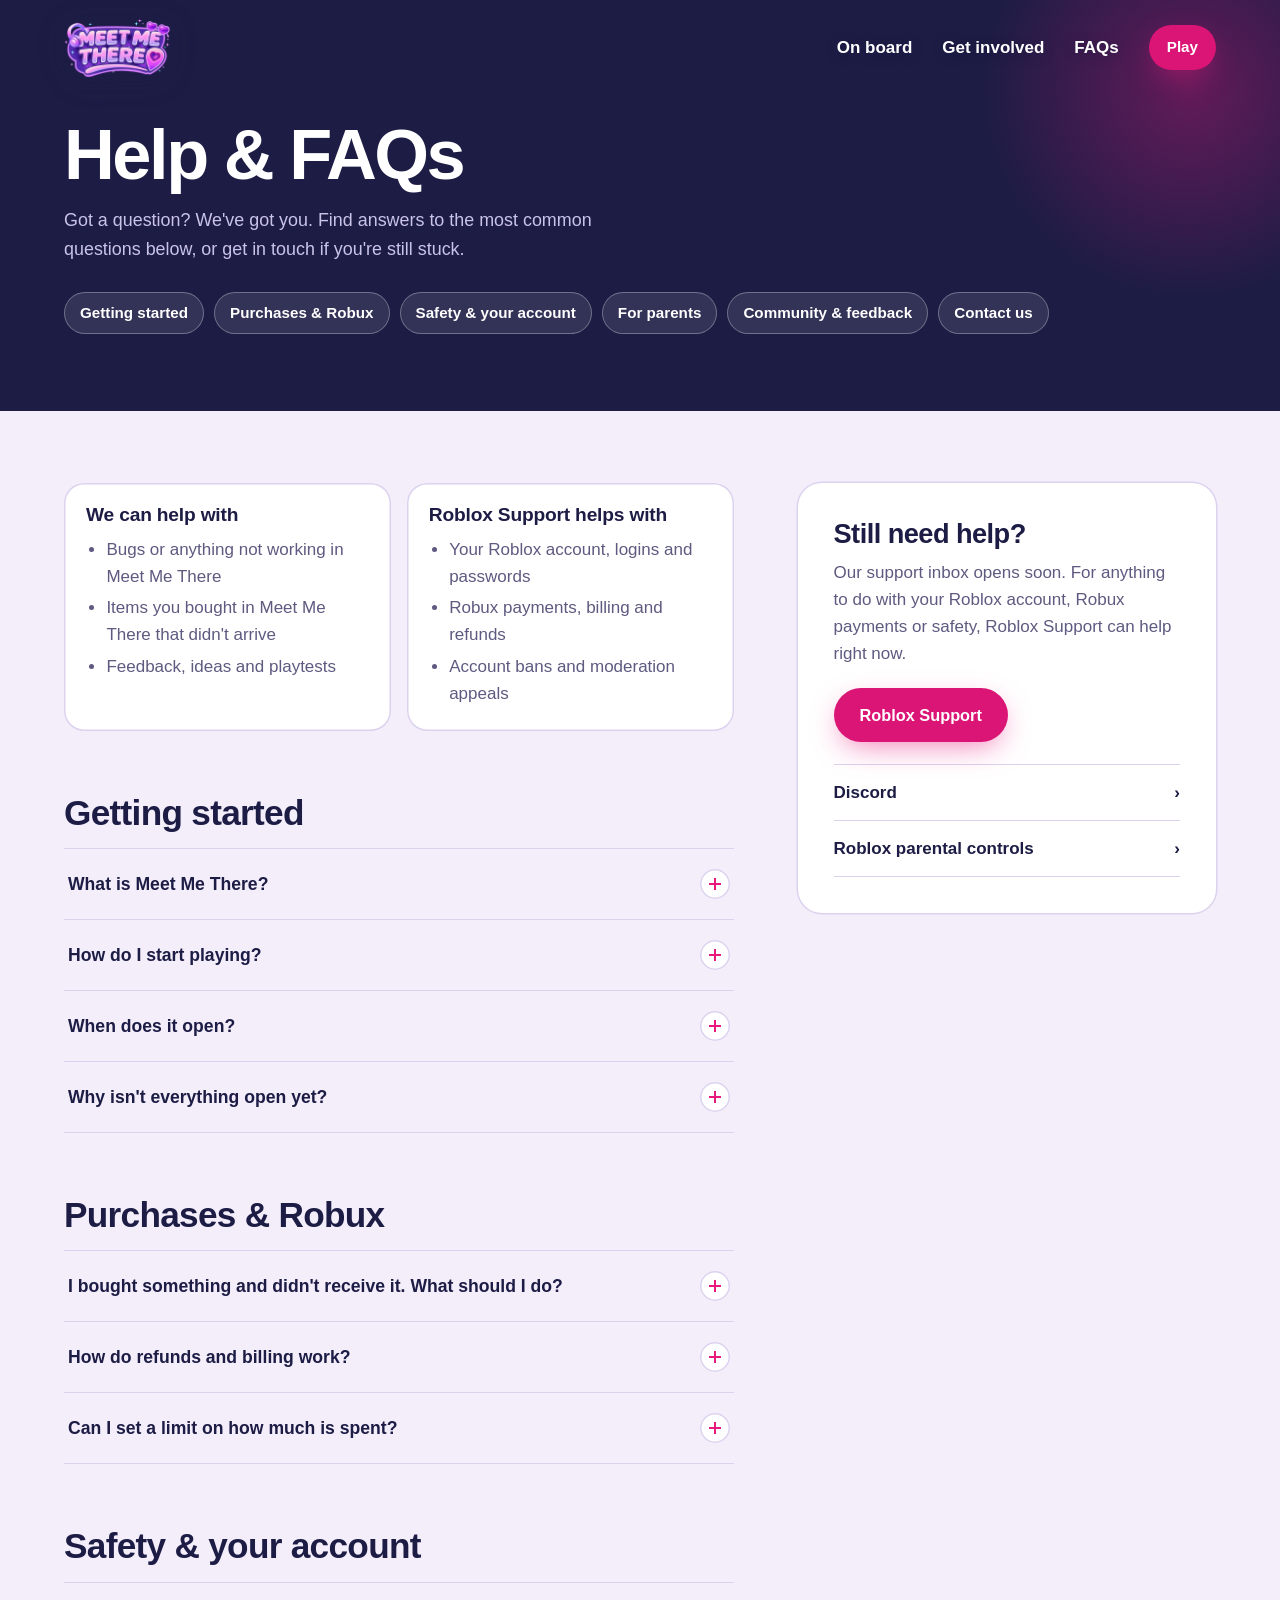
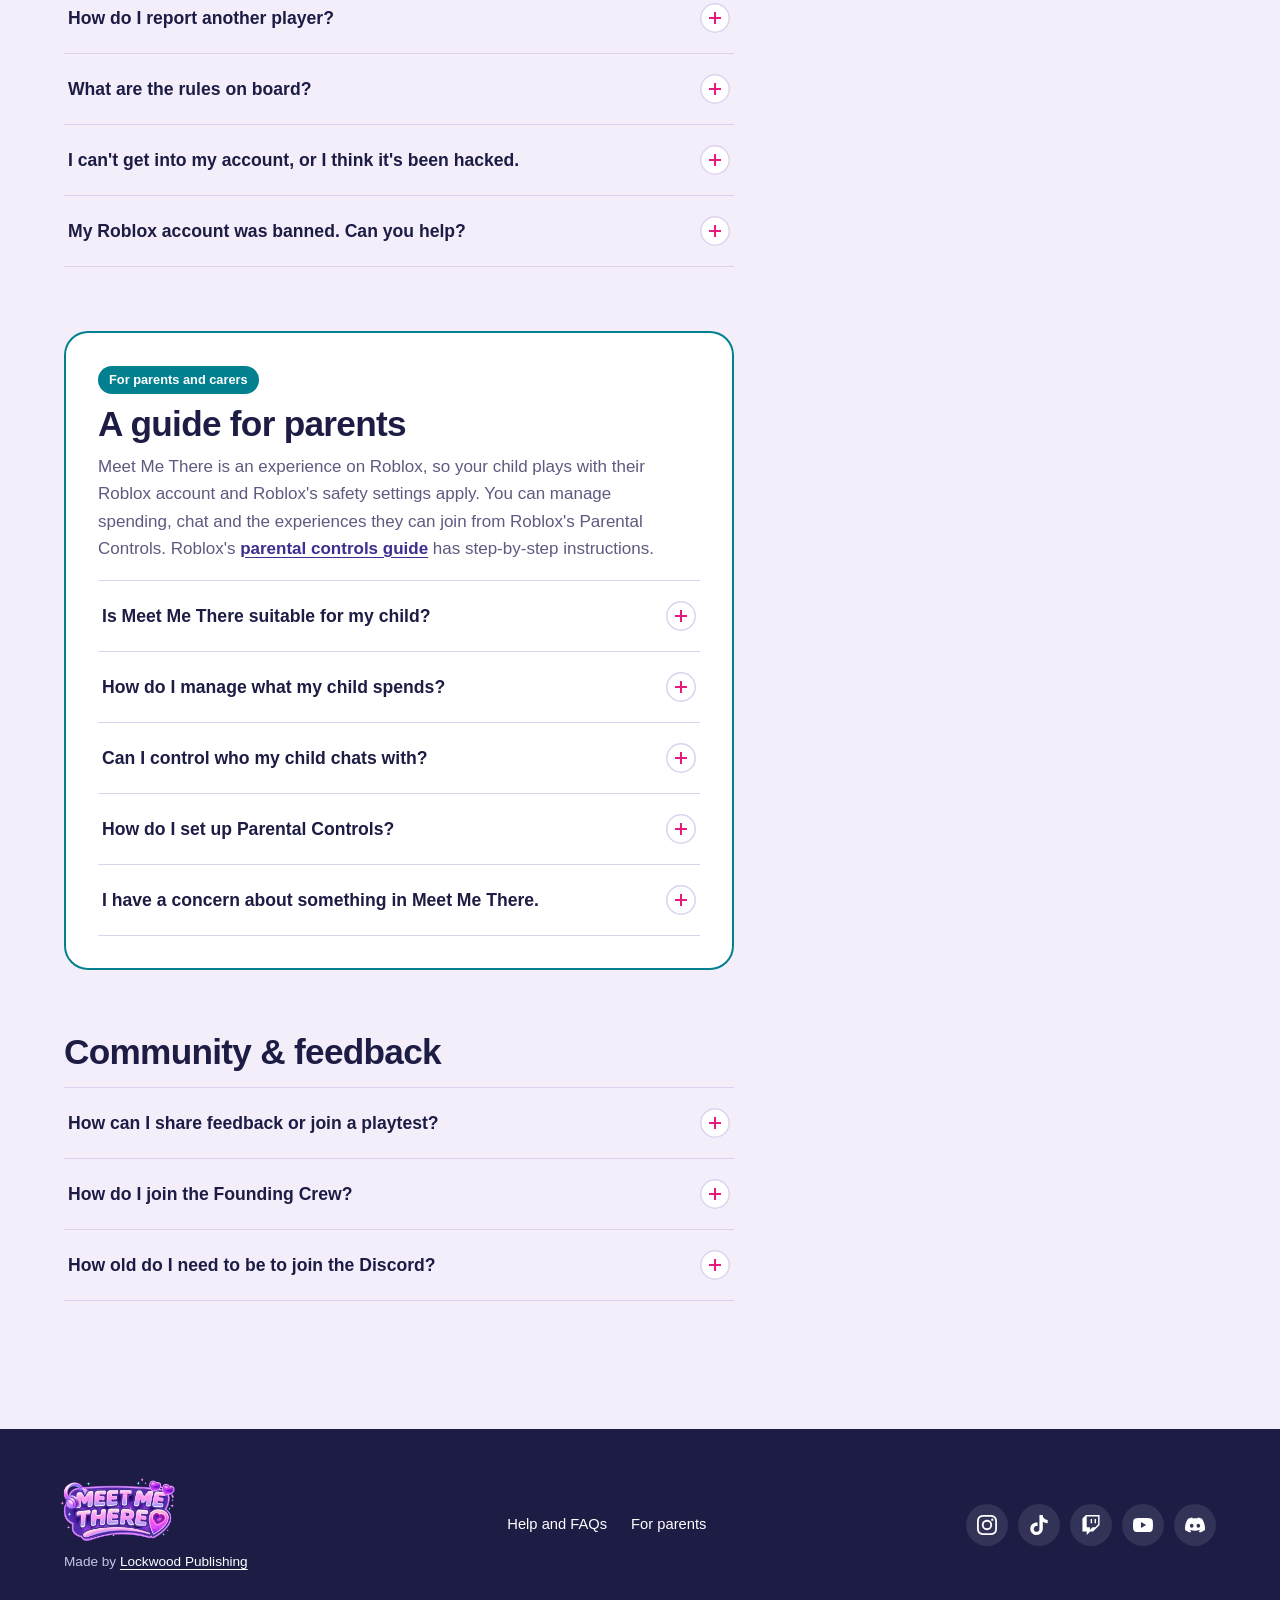
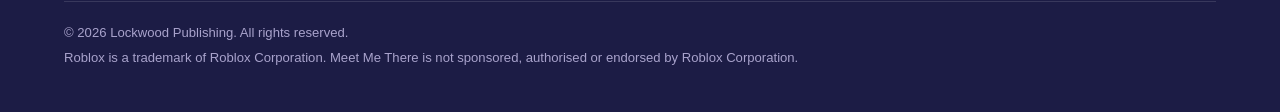
==== commit 47265ab7: "Link Play to the Roblox experience, allow indexing, drop the events section - links.play points at r" ====
--- a/faq/index.html
+++ b/faq/index.html
@@ -7,13 +7,13 @@
 <meta name="description" content="Answers to common questions about Meet Me There on Roblox: getting started, purchases and Robux, safety and reporting, and a guide for parents.">
 <meta name="theme-color" content="#1C1C45">
 <!-- Temporary host: keep search engines off this copy. EDIT: remove this line on the final domain. -->
-<meta name="robots" content="noindex">
+<meta name="robots" content="index, follow">
 <!-- EDIT: og:url and og:image must be full URLs on whichever domain serves the site -->
 <meta property="og:title" content="Help &amp; FAQs | Meet Me There">
-<meta property="og:url" content="https://lkwd.github.io/meet-me-there/faq/">
+<meta property="og:url" content="https://gate.apps.avkn.co/meet-me-there/faq/">
 <meta property="og:description" content="Answers to common questions about Meet Me There on Roblox.">
 <meta property="og:type" content="website">
-<meta property="og:image" content="https://lkwd.github.io/meet-me-there/assets/img/hero.jpg">
+<meta property="og:image" content="https://gate.apps.avkn.co/meet-me-there/assets/img/hero.jpg">
 <meta name="twitter:card" content="summary_large_image">
 <link rel="icon" href="data:image/svg+xml,<svg xmlns='http://www.w3.org/2000/svg' viewBox='0 0 64 64'><circle cx='32' cy='32' r='30' fill='%23E8197D'/><path d='M32 46s-14-8.4-14-18a8 8 0 0 1 14-5.3A8 8 0 0 1 46 28c0 9.6-14 18-14 18z' fill='%23fff'/></svg>">
 <link rel="stylesheet" href="../assets/css/styles.css">
@@ -25,7 +25,6 @@
   <nav class="nav" aria-label="Main">
     <a class="home" href="../"><img src="../assets/img/logo.webp" alt="Meet Me There home" width="433" height="240"></a>
     <ul>
-      <li class="link"><a href="../#events">Events</a></li>
       <li class="link"><a href="../#aboard">On board</a></li>
       <li class="link"><a href="../#build">Get involved</a></li>
       <li class="keep"><a href="./" aria-current="page">FAQs</a></li>
--- a/assets/css/styles.css
+++ b/assets/css/styles.css
@@ -81,23 +81,6 @@
 .pill::before{content:"";width:7px;height:7px;border-radius:50%;background:currentColor}
 .pill.soon{color:var(--magenta-ink)}
 
-/* Live events */
-.ev-grid{display:grid;grid-template-columns:repeat(3,minmax(0,1fr));gap:18px;margin-top:clamp(36px,5vw,56px)}
-.ev{position:relative;display:flex;flex-direction:column;min-height:300px;padding:22px 22px 24px;border-radius:24px;color:#fff;text-decoration:none;overflow:hidden;background:linear-gradient(160deg,var(--a),var(--b));box-shadow:0 24px 50px -28px rgba(28,28,69,.6);transition:transform .2s}
-.ev::after{content:"";position:absolute;right:-60px;top:-60px;width:200px;height:200px;border-radius:50%;background:rgba(255,255,255,.1)}
-.ev-when{align-self:flex-start;font-size:.8rem;font-weight:700;padding:4px 11px;border-radius:999px;background:rgba(255,255,255,.18);box-shadow:inset 0 0 0 1px rgba(255,255,255,.35)}
-.ev-ic{width:64px;height:64px;margin:auto 0 18px;opacity:.95}
-.ev h3{font-family:var(--display);font-weight:700;font-size:1.6rem;letter-spacing:-.02em;margin:0;line-height:1.1}
-.ev p{margin:8px 0 0;color:rgba(255,255,255,.85);font-size:.97rem}
-.ev-vote{background:#fff;color:var(--ink);box-shadow:inset 0 0 0 2px var(--line);}
-.ev-vote::after{display:none}
-.ev-vote .ev-when{background:var(--lilac);box-shadow:inset 0 0 0 1px var(--line);color:var(--purple)}
-.ev-vote .ev-ic{color:var(--magenta)}
-.ev-vote p{color:var(--muted)}
-.ev-vote .arrow{display:block;margin-top:10px;font-weight:700;color:var(--magenta-ink)}
-.ev-vote .arrow::after{content:" →"}
-.ev-vote:hover{transform:translateY(-3px);box-shadow:inset 0 0 0 2px var(--magenta)}
-
 /* Life aboard */
 .aboard-wrap{background:#fff}
 .head-row{max-width:1000px}
@@ -118,8 +101,8 @@
 .journey{list-style:none;margin:clamp(36px,5vw,56px) 0 0;padding:0;display:grid;grid-template-columns:repeat(4,minmax(0,1fr));gap:20px;counter-reset:j}
 .journey li{position:relative}
 .journey .shot{border-radius:20px;overflow:hidden;aspect-ratio:4/5;background:var(--lilac-2)}
-/* EDIT: crop focus per card via style="--pos:x% y%"; --pos-m overrides it on phones, where the card is 16:10.
-   A designed 4:5 poster can keep its shape on phones with style="--ar-m:4/5" on its .shot */
+/* Cards are designed 4:5 posters with the logo along the bottom, so they keep 4:5 on every screen.
+   EDIT: if a card ever needs cropping, set its focus with style="--pos:x% y%" on the img */
 .journey .shot img{width:100%;height:100%;object-fit:cover;object-position:var(--pos,50% 50%)}
 .journey .num{position:absolute;left:14px;top:14px;width:44px;height:44px;font-size:1rem;border-radius:50%;display:grid;place-items:center;background:var(--c);color:#fff;font-family:var(--display);font-weight:700;box-shadow:0 6px 18px -6px rgba(28,28,69,.6)}
 .journey h3{font-family:var(--display);font-weight:700;font-size:1.5rem;letter-spacing:-.02em;margin:16px 0 0}
@@ -259,11 +242,7 @@
   .acts{grid-template-columns:1fr}
   .act.feature{grid-column:span 1}
   .journey{grid-template-columns:1fr}
-  .journey .shot{aspect-ratio:var(--ar-m,16/10)}
-  .journey .shot img{object-position:var(--pos-m,var(--pos,50% 50%))}
   .frame button.cover span{top:22%;width:56px;height:56px;box-shadow:0 0 0 8px rgba(232,25,125,.25)}
   .rhythm{grid-template-columns:1fr 1fr}
-  .ev-grid{grid-template-columns:1fr}
-  .ev{min-height:230px}
 }
 @media (prefers-reduced-motion:reduce){html{scroll-behavior:auto}*{transition:none!important}}
